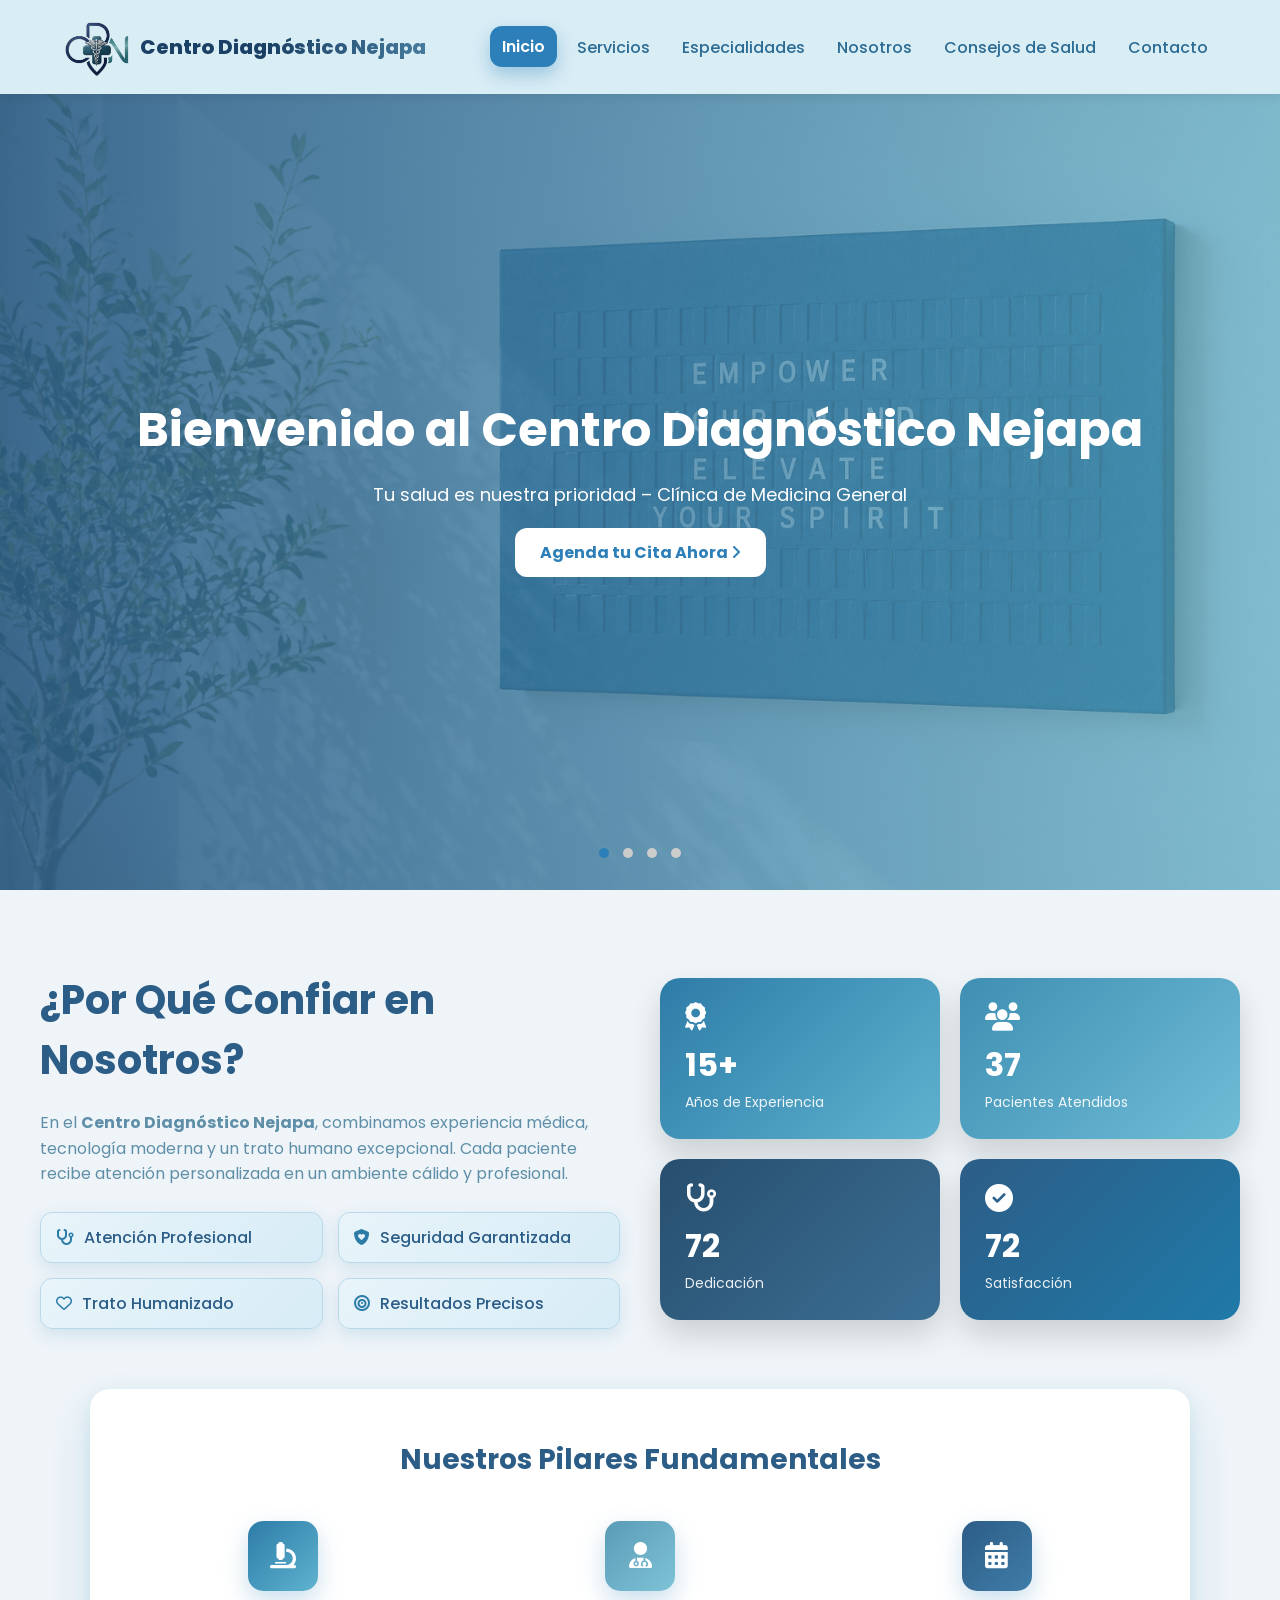
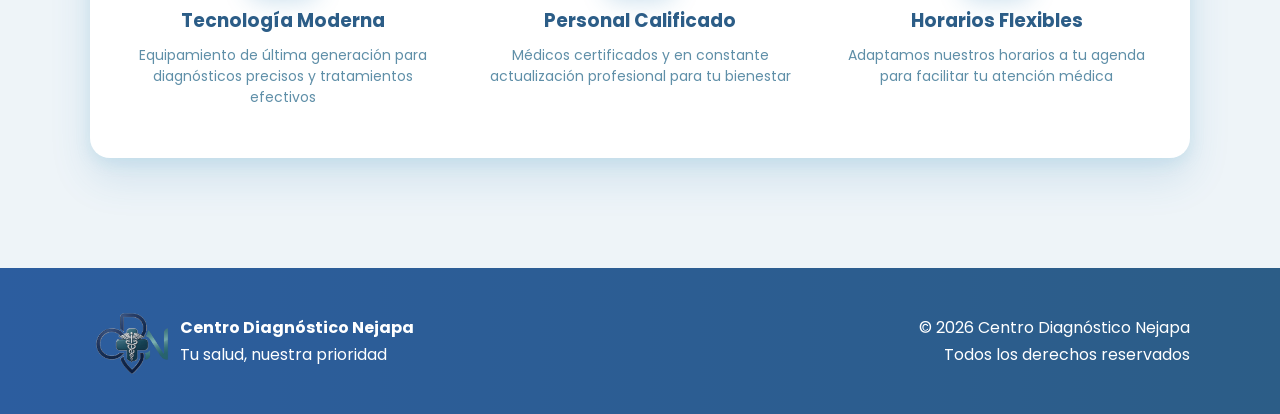
==== frontend/index.html @ e2c0aebe "Estructura definitiva: Html movidos a frontend y rutas corregidas" ====
<!DOCTYPE html>
<html lang="es">
<head>
  <meta charset="UTF-8">
  <title>Centro Diagnóstico Nejapa</title>
  <link rel="stylesheet" href="css/styles-index.css">

  <link href="https://fonts.googleapis.com/css2?family=Poppins:wght@300;400;600;700&display=swap" rel="stylesheet">
  <link rel="stylesheet" href="https://cdnjs.cloudflare.com/ajax/libs/font-awesome/6.5.0/css/all.min.css">
  <meta name="viewport" content="width=device-width, initial-scale=1.0">

  <!-- Favicons -->
  <link rel="icon" type="image/png" href="assets/favicons/favicon-96x96.png" sizes="96x96" />
  <link rel="icon" type="image/svg+xml" href="assets/favicons/favicon.svg" />
  <link rel="shortcut icon" href="assets/favicons/favicon.ico" />
  <link rel="apple-touch-icon" sizes="180x180" href="assets/favicons/apple-touch-icon.png" />
  <link rel="manifest" href="assets/favicons/site.webmanifest" />

  <!--Metadatos basicos description y keywords-->
  <meta name="description" content="Centro Diagnóstico Nejapa: Tu salud es nuestra prioridad. Atención médica general, especialidades, medicina preventiva en Nejapa, Managua. Agenda tu cita.">
  <meta name="keywords" content="Centro médico Nejapa, medicina general, especialidades médicas, salud, consultas, vacunación, diagnóstico">
  <meta name="author" content="Centro Diagnóstico Nejapa">
  <meta name="robots" content="index, follow">

  <meta property="og:title" content="Centro Diagnóstico Nejapa | Tu salud, nuestra prioridad">
  <meta property="og:description" content="Atención médica general y especializada en Nejapa. Equipo profesional, tecnología moderna y trato humanizado.">
  <meta property="og:image" content="https://tunombre.netlify.app/assets/logo-social.png">
  <meta property="og:url" content="https://tunombre.netlify.app">
  <meta property="og:type" content="website">
  <meta property="og:locale" content="es_ES">

</head>
<body>

  <!-- NAVBAR CON HAMBURGUESA -->
  <header class="navbar">
    <div class="nav-container">
      <div class="logo">
        <img src="assets/logo.png" alt="Logo">
        <span>Centro Diagnóstico Nejapa</span>
      </div>

      <!-- Botón hamburguesa (solo visible en móvil) -->
      <div class="menu-toggle" id="menuToggle">
        <i class="fas fa-bars"></i>
      </div>

      <!-- Menú de navegación -->
      <nav id="navMenu">
        <a href="index.html" onclick="loadPage('inicio');" data-page="inicio" class="active">Inicio</a>
        <a href="#" onclick="loadPage('servicios-c');" data-page="servicios-c">Servicios</a>
        <a href="#" onclick="loadPage('especialidades-c');" data-page="especialidades-c">Especialidades</a>
        <a href="#" onclick="loadPage('nosotros-c');" data-page="nosotros-c">Nosotros</a>
        <a href="#" onclick="loadPage('consejos-c');" data-page="consejos-c">Consejos de Salud</a>
        <a href="#" onclick="loadPage('contacto-c');" data-page="contacto-c">Contacto</a>
      </nav>
    </div>
  </header>

  <!-- Contenedor de contenido dinámico -->
  <main id="content">
  </main>

  <!-- FOOTER -->
  <footer>
    <div class="footer-content">
      <div class="footer-left">
        <img src="assets/logo.png" class="footer-logo" alt="Logo">
        <div>
          <strong>Centro Diagnóstico Nejapa</strong>
          <p>Tu salud, nuestra prioridad</p>
        </div>
      </div>
      <div class="footer-right">
        <p>© 2026 Centro Diagnóstico Nejapa</p>
        <p>Todos los derechos reservados</p>
      </div>
    </div>
  </footer>

  <script src="js/script.js"></script>
  <script src="js/home.js"></script>

</body>
</html>
---- frontend/css/styles-index.css ----
* {
  margin: 0;
  padding: 0;
  box-sizing: border-box;
}

body {
  font-family: 'Poppins', sans-serif;
  background: #eef4f8;
}

/* NAVBAR */
.navbar {
  position: fixed;
  width: 100%;
  top: 0;
  z-index: 1000;
  background: #d9edf5;
  box-shadow: 0 3px 10px rgba(0, 0, 0, 0.08);
}

.nav-container {
  max-width: 1200px;
  margin: auto;
  display: flex;
  justify-content: space-between;
  align-items: center;
  padding: 18px 20px;
}

.logo {
  display: flex;
  align-items: center;
  gap: 10px;
  text-align: center;
}

.logo img {
  width: 70px;
}

.logo span {
  font-size: 20px;
  font-weight: 800;
  background: linear-gradient(90deg, #1b4065 0%, #1b4065 45%, #457b9d 100%);
  -webkit-background-clip: text;
  background-clip: text;
  color: transparent;
  -webkit-text-fill-color: transparent;
  text-align: center;
}

/* Botón hamburguesa (oculto en desktop) */
.menu-toggle {
  display: none;
  font-size: 28px;
  cursor: pointer;
  color: #2c6b93;
  background: none;
  border: none;
  padding: 5px;
}

/* Navegación en desktop */
nav {
  display: flex;
  gap: 8px;
}

nav a {
  text-decoration: none;
  color: #2c6b93;
  font-weight: 500;
  padding: 8px 12px;
  border-radius: 12px;
  transition: 0.3s;
  white-space: nowrap;
}

nav a:hover {
  color: rgba(44, 127, 184, 0.8);
}

nav a.active {
  background: #2c7fb8;
  color: white;
  font-weight: 600;
  box-shadow: 0 8px 18px rgba(44, 127, 184, 0.35);
  transform: translateY(-1px);
}

/* HERO */
.hero {
  margin-top: 80px;
  position: relative;
  height: 90vh;
  overflow: hidden;
}

.slides {
  position: relative;
  height: 100%;
}

.slide {
  position: absolute;
  width: 100%;
  height: 100%;
  background-size: cover;
  background-position: center;
  opacity: 0;
  transition: 1s;
}

.slide.active {
  opacity: 1;
}

.overlay {
  position: absolute;
  width: 100%;
  height: 100%;
  background: linear-gradient(90deg, rgba(44, 93, 135, 0.9), rgba(95, 179, 207, 0.7));
}

.contenido {
  position: absolute;
  width: 100%;
  height: 100%;
  display: flex;
  flex-direction: column;
  justify-content: center;
  align-items: center;
  text-align: center;
  color: white;
  padding: 20px;
}

.contenido h1 {
  font-size: 48px;
  font-weight: 700;
  margin-bottom: 15px;
}

.contenido p {
  font-size: 18px;
  margin-bottom: 20px;
}

.btn {
  background: white;
  color: #2c7fb8;
  padding: 12px 25px;
  border-radius: 12px;
  font-weight: bold;
  cursor: pointer;
  transition: 0.3s;
  display: inline-block;
}

.btn:hover {
  transform: scale(1.08);
  box-shadow: 0 10px 25px rgba(0, 0, 0, 0.2);
}

.dots {
  position: absolute;
  bottom: 20px;
  width: 100%;
  text-align: center;
}

.dot {
  display: inline-block;
  width: 10px;
  height: 10px;
  background: #ccc;
  margin: 5px;
  border-radius: 50%;
  transition: 0.3s;
  cursor: pointer;
}

.dot.active {
  background: #2c7fb8;
}

/*  SECCIÓN CONFIANZA */
.confianza {
  padding: 80px 20px;
}

.confianza-container {
  max-width: 1200px;
  margin: auto;
  display: flex;
  gap: 40px;
  align-items: center;
}

.confianza-texto {
  flex: 1;
}

.confianza-texto h2 {
  font-size: 40px;
  color: #2c5d87;
  margin-bottom: 20px;
}

.confianza-texto p {
  color: #5f8fa8;
  line-height: 1.6;
  margin-bottom: 25px;
}

.beneficios {
  display: grid;
  grid-template-columns: 1fr 1fr;
  gap: 15px;
}

.beneficio {
  background: linear-gradient(135deg, #e8f4fa, #d7ecf6);
  padding: 12px 15px;
  border-radius: 12px;
  display: flex;
  align-items: center;
  gap: 10px;
  color: #2c5d87;
  font-weight: 500;
  border: 1px solid #b9d9ea;
  box-shadow: 0 6px 15px rgba(44, 127, 184, 0.15);
  transition: 0.3s;
}

.beneficio:hover {
  background: linear-gradient(135deg, #d2ebf7, #c2e3f3);
  transform: translateY(-3px);
  box-shadow: 0 10px 25px rgba(44, 127, 184, 0.25);
}

.beneficio i {
  color: #2d7ca8;
  font-size: 16px;
}

.confianza-stats {
  flex: 1;
  display: grid;
  grid-template-columns: 1fr 1fr;
  gap: 20px;
}

.stat-card {
  padding: 25px;
  border-radius: 20px;
  color: white;
  box-shadow: 0 15px 30px rgba(0, 0, 0, 0.15);
  transition: 0.3s;
}

.stat-card:hover {
  transform: scale(1.05);
}

.grad1 {
  background: linear-gradient(135deg, #2d7ca8, #5fb3cf);
}

.grad2 {
  background: linear-gradient(135deg, #3e8fb3, #6fbcd6);
}

.grad3 {
  background: linear-gradient(135deg, #274e6e, #3b6f94);
}

.grad4 {
  background: linear-gradient(135deg, #2c5d87, #1f7aa8);
}

.stat-card i {
  font-size: 28px;
  margin-bottom: 10px;
}

.stat-card h3 {
  font-size: 32px;
  font-weight: bold;
}

.stat-card span {
  font-size: 14px;
  opacity: 0.9;
}

/*  PILARES */
.pilares {
  padding: 60px 20px;
  padding-bottom: 0;
}

.pilares-box {
  max-width: 1100px;
  margin: auto;
  background: white;
  border-radius: 20px;
  padding: 50px 30px;
  box-shadow: 0 20px 40px rgba(44, 127, 184, 0.15), 0 5px 15px rgba(95, 179, 207, 0.15);
  text-align: center;
  transition: 0.3s;
}

.pilares-box:hover {
  transform: translateY(-5px);
  box-shadow: 0 30px 60px rgba(44, 127, 184, 0.25), 0 10px 25px rgba(95, 179, 207, 0.25);
}

.pilares-box h2 {
  color: #2c5d87;
  font-size: 28px;
  margin-bottom: 40px;
}

.pilares-grid {
  display: flex;
  justify-content: space-between;
  gap: 30px;
  flex-wrap: wrap;
}

.pilar {
  flex: 1;
  min-width: 250px;
}

.pilar-icon {
  width: 70px;
  height: 70px;
  margin: auto;
  border-radius: 15px;
  display: flex;
  align-items: center;
  justify-content: center;
  color: white;
  font-size: 26px;
  margin-bottom: 15px;
  box-shadow: 0 10px 25px rgba(44, 127, 184, 0.25);
}

.pilar:nth-child(1) .pilar-icon {
  background: linear-gradient(135deg, #2d7ca8, #5fb3cf);
}

.pilar:nth-child(2) .pilar-icon {
  background: linear-gradient(135deg, #5a9bb5, #7ec3d8);
}

.pilar:nth-child(3) .pilar-icon {
  background: linear-gradient(135deg, #2c5d87, #3f7da8);
}

.pilar h3 {
  color: #2c5d87;
  margin-bottom: 10px;
}

.pilar p {
  color: #5f8fa8;
  font-size: 14px;
  line-height: 1.5;
}

/* FOOTER */
footer {
  margin-top: 30px;
  background: linear-gradient(to right, #2c5d9f, #2c5d87);
  color: white;
  padding: 40px 20px;
}

.footer-content {
  max-width: 1100px;
  margin: auto;
  display: flex;
  justify-content: space-between;
  align-items: center;
}

.footer-left {
  display: flex;
  align-items: center;
  gap: 10px;
  line-height: 1.7;
}

.footer-logo {
  width: 80px;
}

.footer-right {
  text-align: right;
  line-height: 1.7;
}

/*  MEDIA QUERIES */
/* Tablet*/
@media (max-width: 1024px) and (min-width: 769px) {
  .confianza-container {
    flex-direction: column;
  }
  .pilares-grid {
    justify-content: center;
  }
  nav a {
    padding: 6px 10px;
    font-size: 14px;
  }
  .logo span {
    font-size: 16px;
    display: none;
  }
}

/* Móvil */
@media (max-width: 768px) {
  .nav-container {
    flex-wrap: wrap;
    padding: 15px 20px;
    position: relative;
    text-align: center;
  }
  .logo {
    flex: 1;
  }
  .menu-toggle {
    display: block;
  }
  nav {
    display: none;
    width: 100%;
    flex-direction: column;
    background: #d9edf5;
    margin-top: 15px;
    border-radius: 16px;
    padding: 10px 0;
    box-shadow: 0 8px 20px rgba(0,0,0,0.1);
  }
  nav.show {
    display: flex;
  }
  nav a {
    margin: 5px 15px;
    text-align: center;
    white-space: normal;
  }
  /* Hero */
  .hero {
    height: 70vh;
    margin-top: 70px;
  }
  .contenido h1 {
    font-size: 28px;
  }
  .contenido p {
    font-size: 14px;
  }
  .btn {
    padding: 10px 20px;
    font-size: 14px;
  }
  /* Confianza */
  .confianza {
    padding: 50px 20px;
  }
  .confianza-container {
    flex-direction: column;
    gap: 30px;
  }
  .confianza-texto h2 {
    font-size: 28px;
    text-align: center;
  }
  .confianza-texto p {
    text-align: center;
  }
  .beneficios {
    grid-template-columns: 1fr;
  }
  .confianza-stats {
  grid-template-columns: 1fr 1fr;
  gap: 15px; 
  width: 100%;
}

.stat-card {
  padding: 15px;
  text-align: center;
}
  .stat-card i {
    font-size: 22px;
  }
  .stat-card span {
    font-size: 12px;
  }
  /* Pilares */
  .pilares {
    padding: 40px 20px;
    margin: 0;
  }
  .pilares-box {
    max-width: 100%;
    padding: 25px 20px;
    margin: 0;
  }
  .pilares-box h2 {
    font-size: 24px;
  }
  .pilares-grid {
    flex-direction: column;
    align-items: center;
    gap: 20px;
  }
  .pilar {
    min-width: auto;
    width: 100%;
  }
  .pilar h3 {
    font-size: 18px;
  }
  .pilar p {
    font-size: 13px;
  }
  /* Footer */
  footer {
    margin-top: 0;
    padding: 40px 20px;
  }
  .footer-content {
    flex-direction: column;
    text-align: center;
    gap: 30px;
  }
  .footer-left {
    flex-direction: column;
    text-align: center;
  }
  .footer-right {
    text-align: center;
    font-size: 14px;
  }

  .footer-left strong {
    font-size: 18px;
  }

  .footer-left p {
    font-size: 16px;
  }
  .footer-right p {
    font-size: 13px;
  }
  .footer-logo {
    width: 70px;
  }
}

/* Móviles pequeños (menos de 480px) */
@media (max-width: 480px) {
  .logo img {
    width: 50px;
  }
  .logo span {
    font-size: 15px;
    justify-content: center;  
  }
  .hero {
    margin-top: 65px;
  }
  .contenido h1 {
    font-size: 24px;
  }
  .contenido p {
    font-size: 12px;
  }
  .btn {
    padding: 8px 16px;
    font-size: 12px;
  }
  .confianza-texto h2 {
    font-size: 24px;
  }
  .stat-card {
    padding: 12px;
  }
  .stat-card h3 {
    font-size: 20px;
  }
  .stat-card i {
    font-size: 18px;
  }
  .stat-card span {
    font-size: 11px;
  }
  .pilares-box h2 {
    font-size: 22px;
  }
}
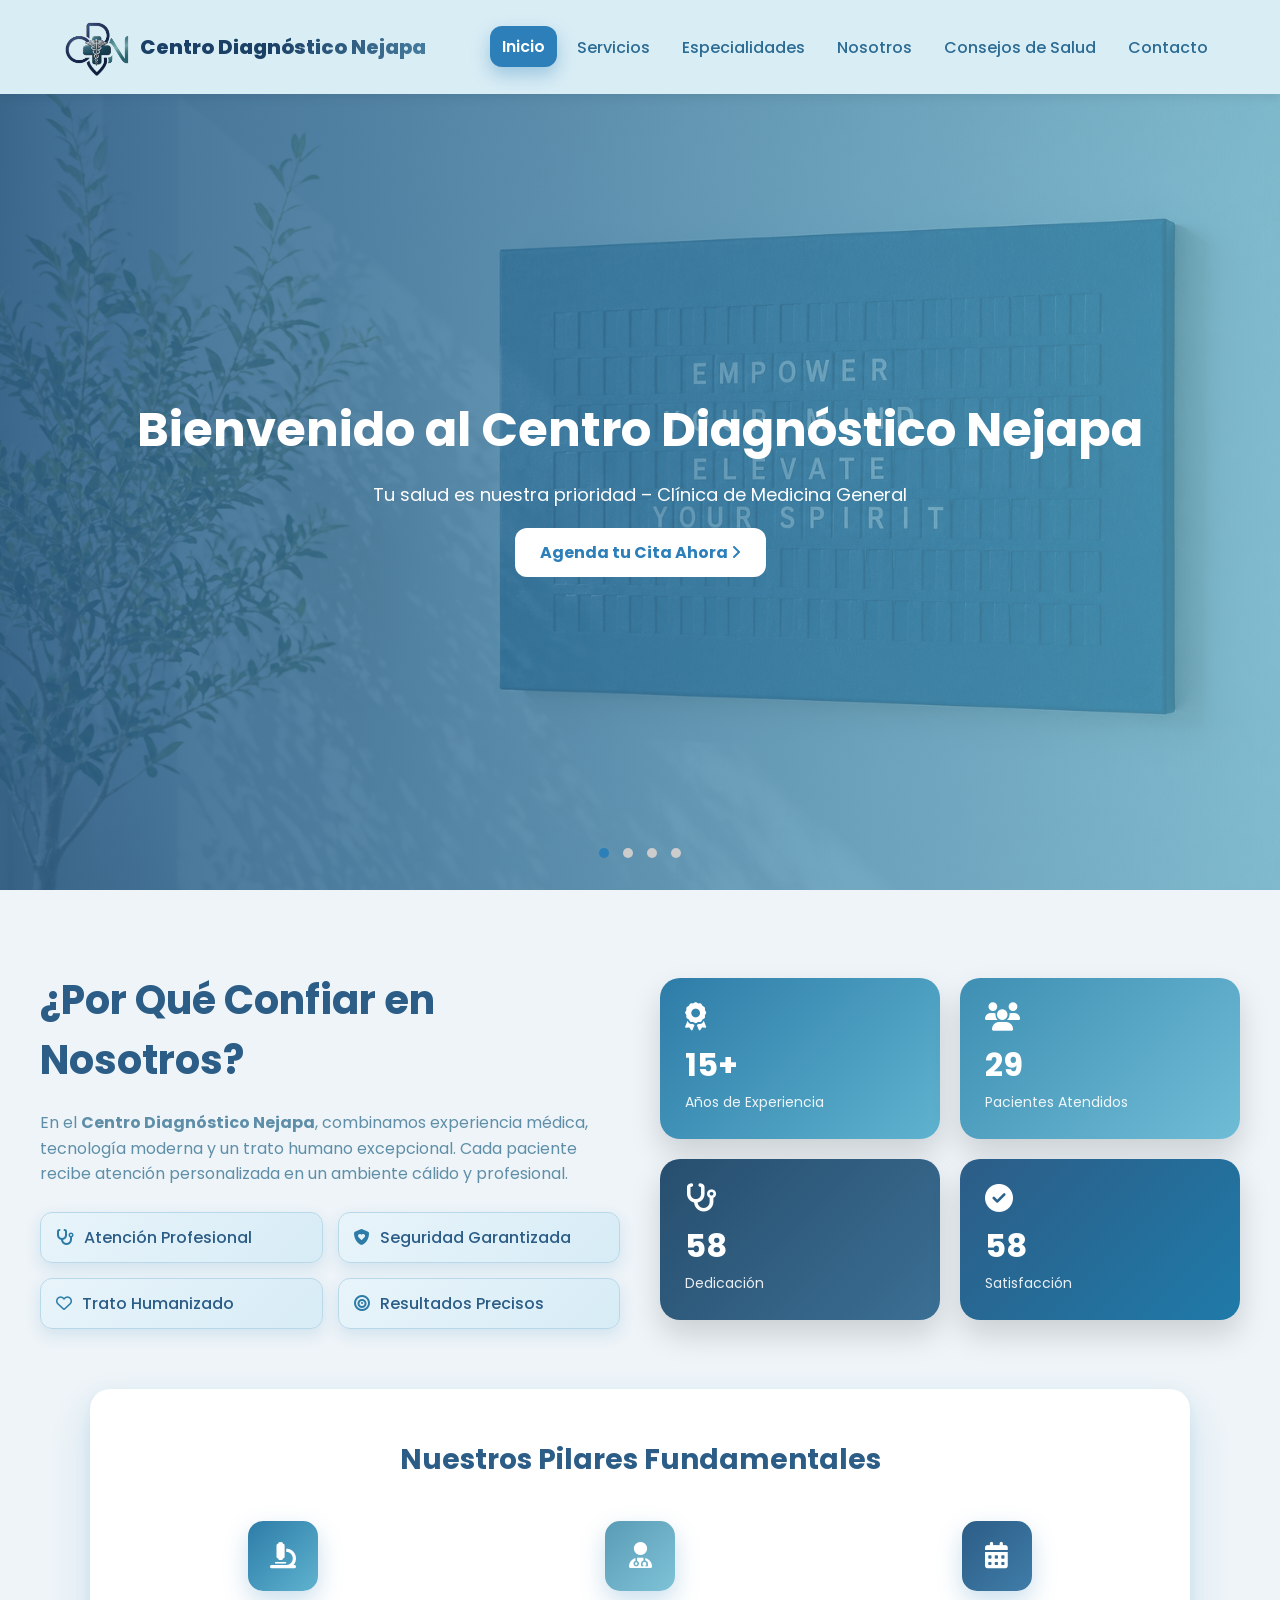
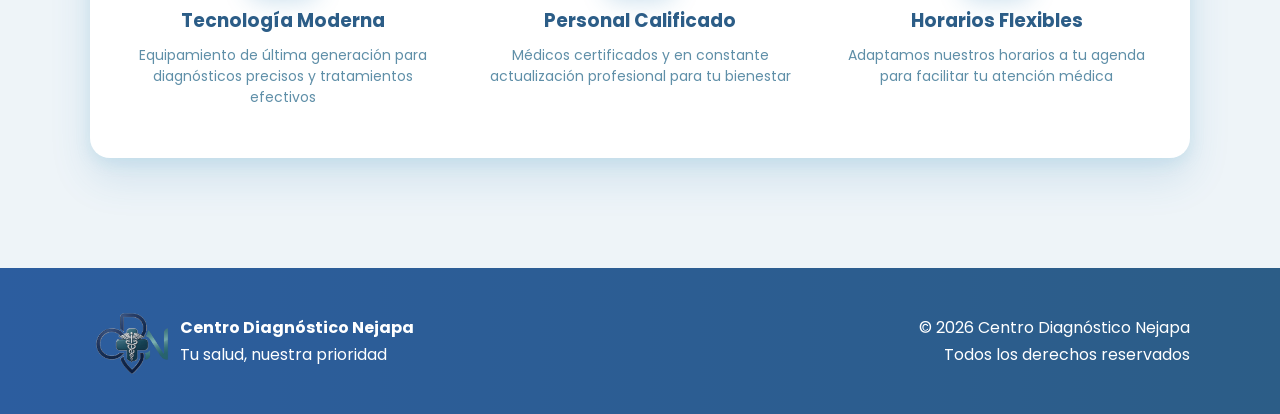
==== commit bd3e93e7: "Actualizar Open Graph con dominio real" ====
--- a/frontend/index.html
+++ b/frontend/index.html
@@ -24,8 +24,8 @@
 
   <meta property="og:title" content="Centro Diagnóstico Nejapa | Tu salud, nuestra prioridad">
   <meta property="og:description" content="Atención médica general y especializada en Nejapa. Equipo profesional, tecnología moderna y trato humanizado.">
-  <meta property="og:image" content="https://tunombre.netlify.app/assets/logo-social.png">
-  <meta property="og:url" content="https://tunombre.netlify.app">
+  <meta property="og:image" content="https://centro-diagnostico-nejapa.netlify.app/assets/logo-social.png">
+  <meta property="og:url" content="https://centro-diagnostico-nejapa.netlify.app">
   <meta property="og:type" content="website">
   <meta property="og:locale" content="es_ES">
 
